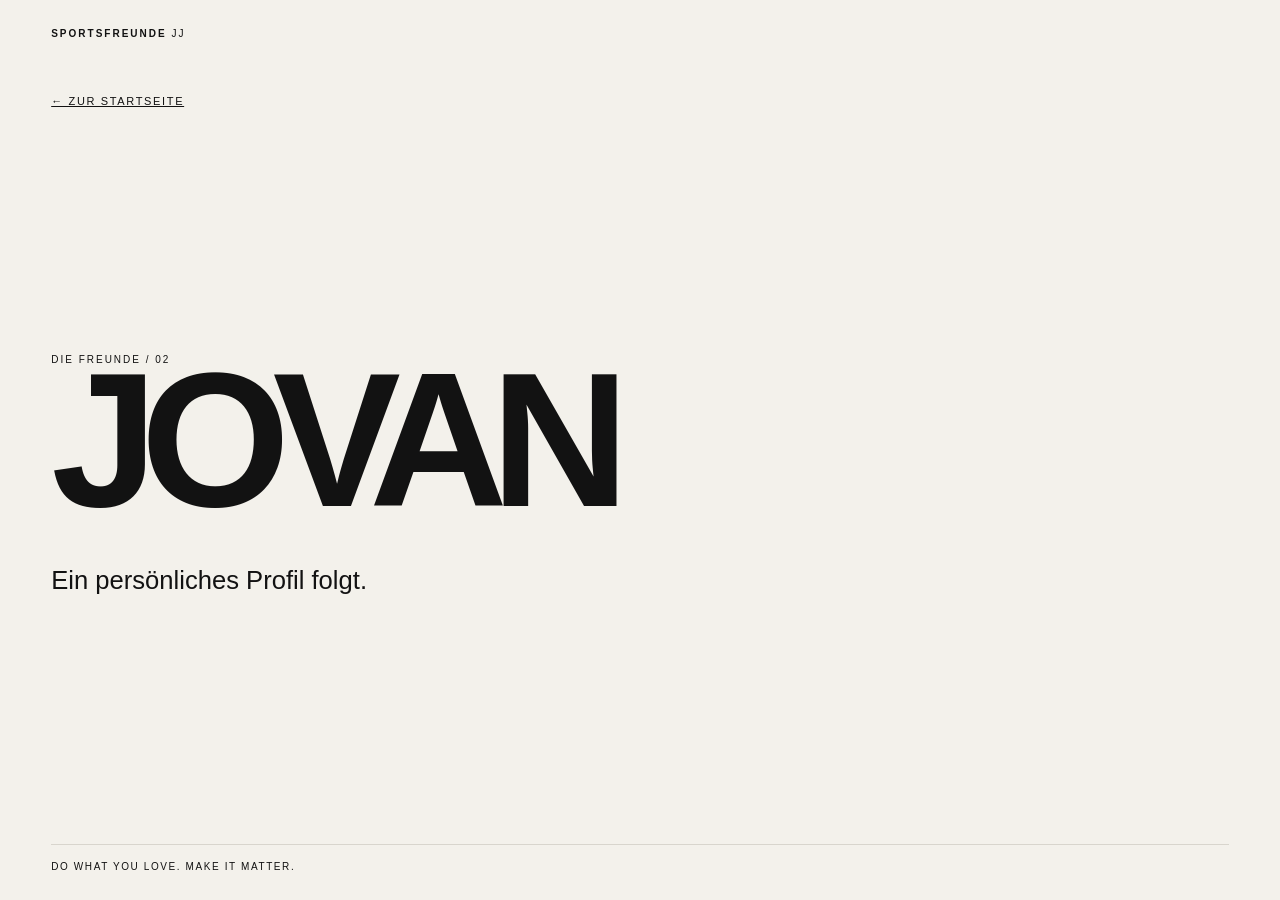
==== jovan.html @ 28972bdd "Jovan-Profilseite vorbereiten Erste öffentliche Profilseite für Jovan hinzugefügt." ====
<!doctype html>
<html lang="de">
<head>
<meta charset="utf-8">
<meta name="viewport" content="width=device-width,initial-scale=1">
<title>Jovan — Sportsfreunde</title>
<meta name="description" content="Jovan von Sportsfreunde.jj.">
<style>:root{--paper:#f3f1eb;--ink:#121212;--line:#d8d5cd}*{box-sizing:border-box}body{margin:0;background:var(--paper);color:var(--ink);font-family:Arial,Helvetica,sans-serif}a{color:inherit}.page{min-height:100svh;padding:28px 4vw;display:flex;flex-direction:column;justify-content:space-between}.brand,.label{font-size:10px;letter-spacing:.2em;text-transform:uppercase}.brand{font-weight:800}.back{display:inline-block;margin-top:56px;font-size:11px;letter-spacing:.15em;text-transform:uppercase}.content{max-width:960px;padding:12vh 0}.content h1{font-size:clamp(78px,15vw,220px);line-height:.78;letter-spacing:-.09em;margin:0}.content p{font-size:clamp(18px,2vw,27px);line-height:1.45;max-width:560px;margin:48px 0 0}.footer{border-top:1px solid var(--line);padding-top:16px;font-size:10px;letter-spacing:.16em;text-transform:uppercase}</style>
</head>
<body><main class="page"><div><div class="brand">SPORTSFREUNDE <span style="font-weight:400">JJ</span></div><a class="back" href="index.html">← Zur Startseite</a></div><section class="content"><div class="label">Die Freunde / 02</div><h1>JOVAN</h1><p>Ein persönliches Profil folgt.</p></section><div class="footer">Do what you love. Make it matter.</div></main></body>
</html>
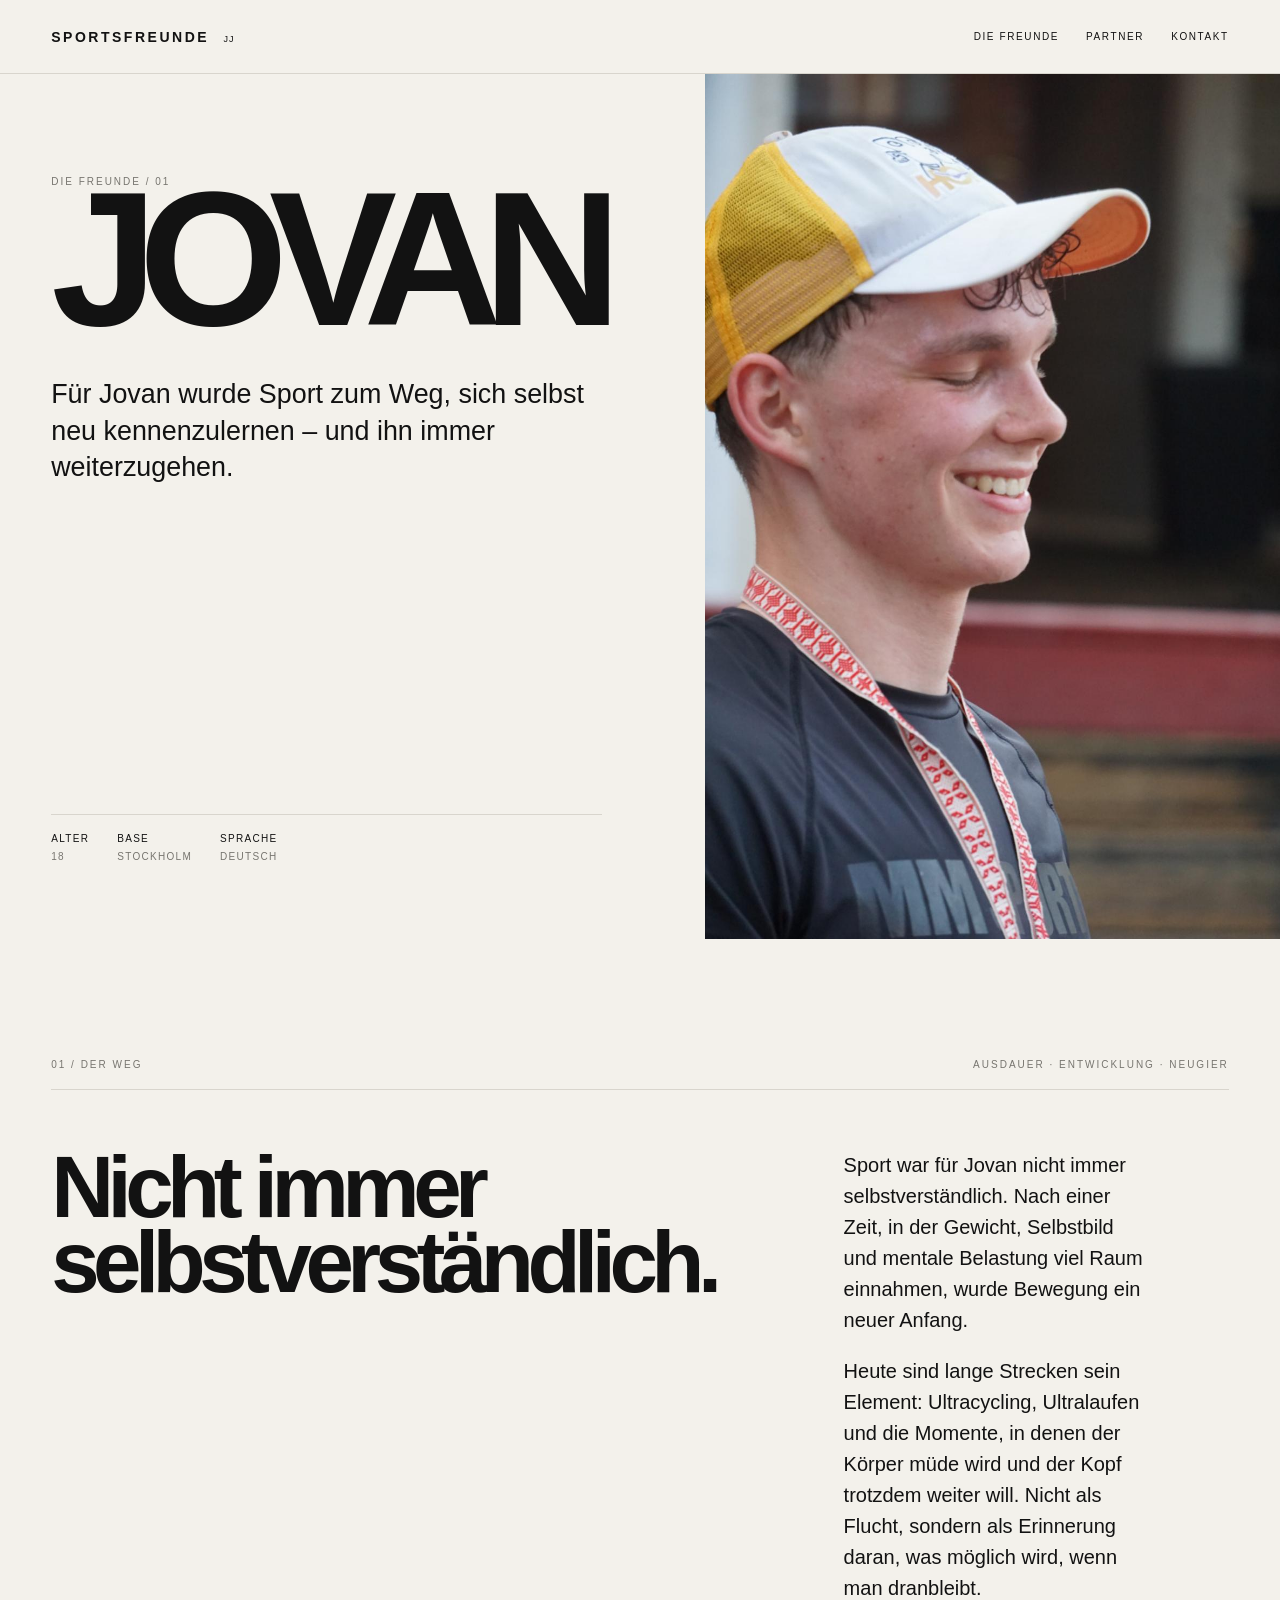
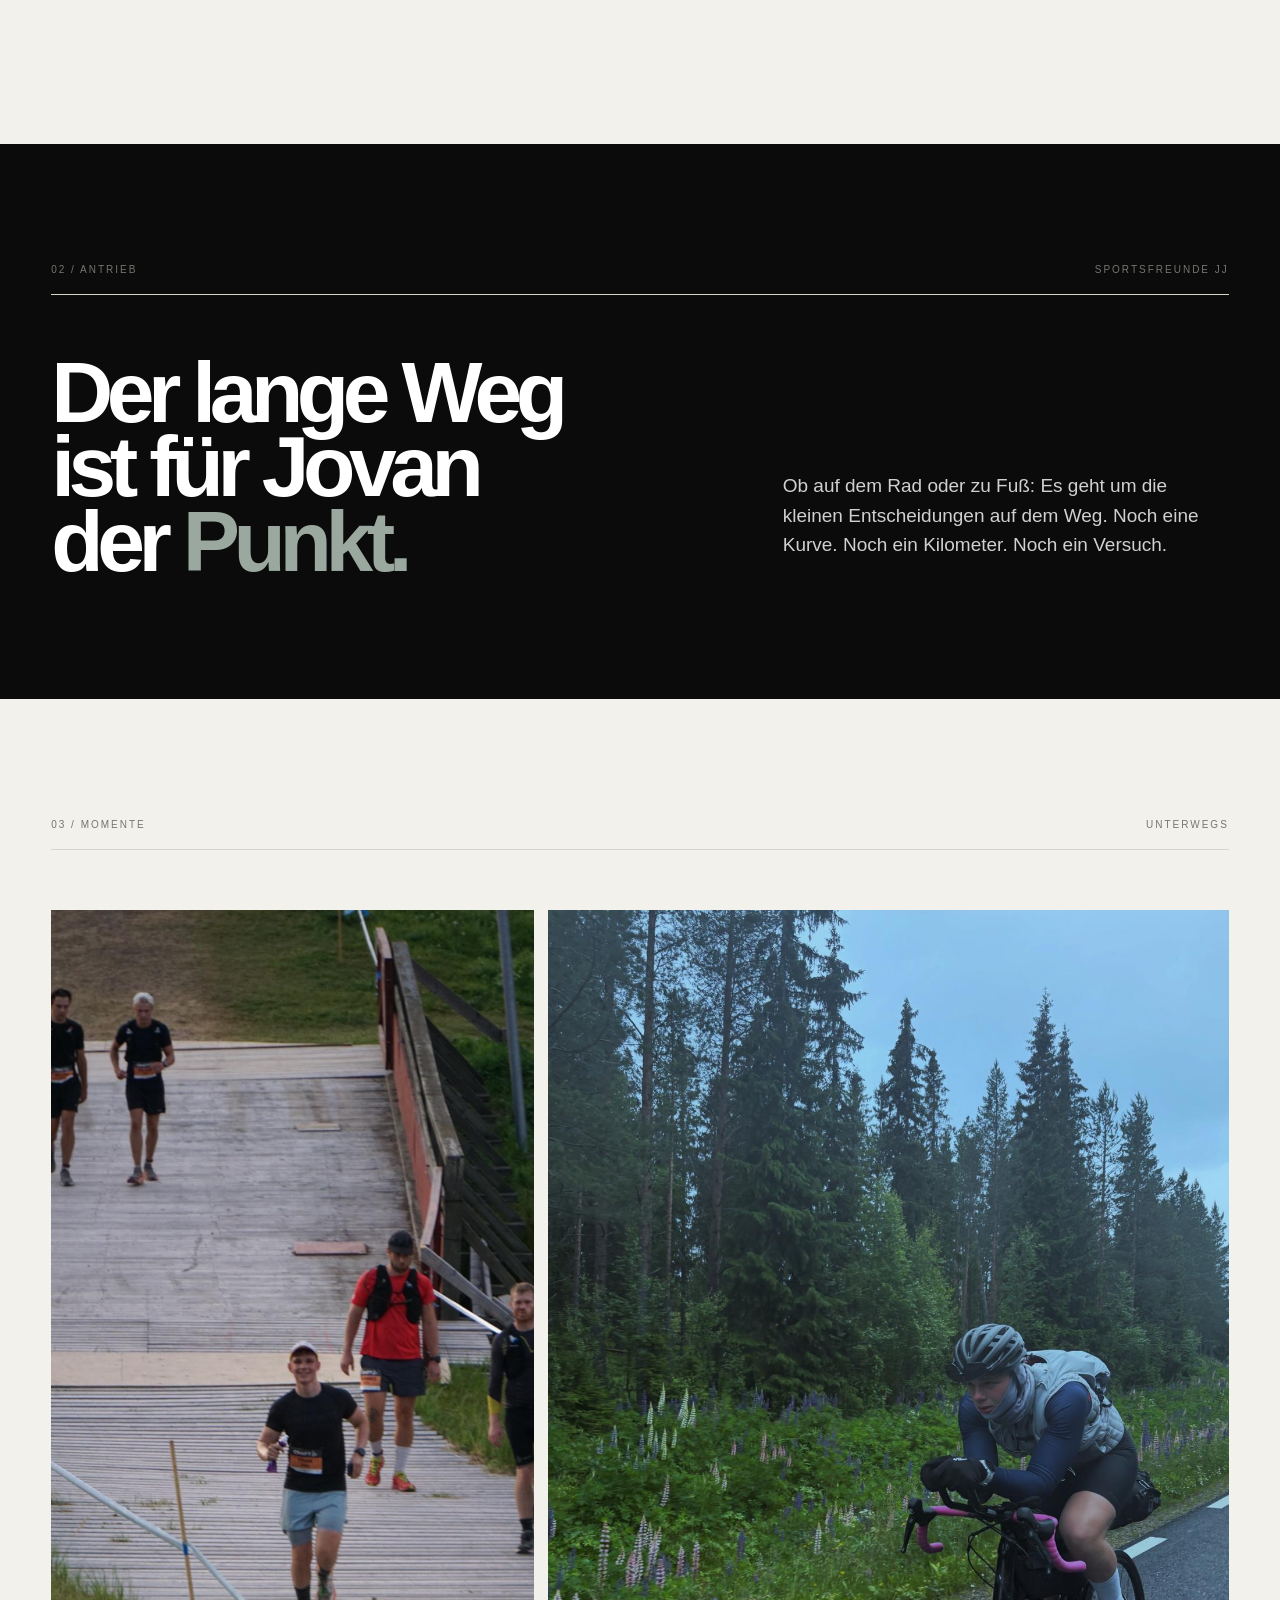
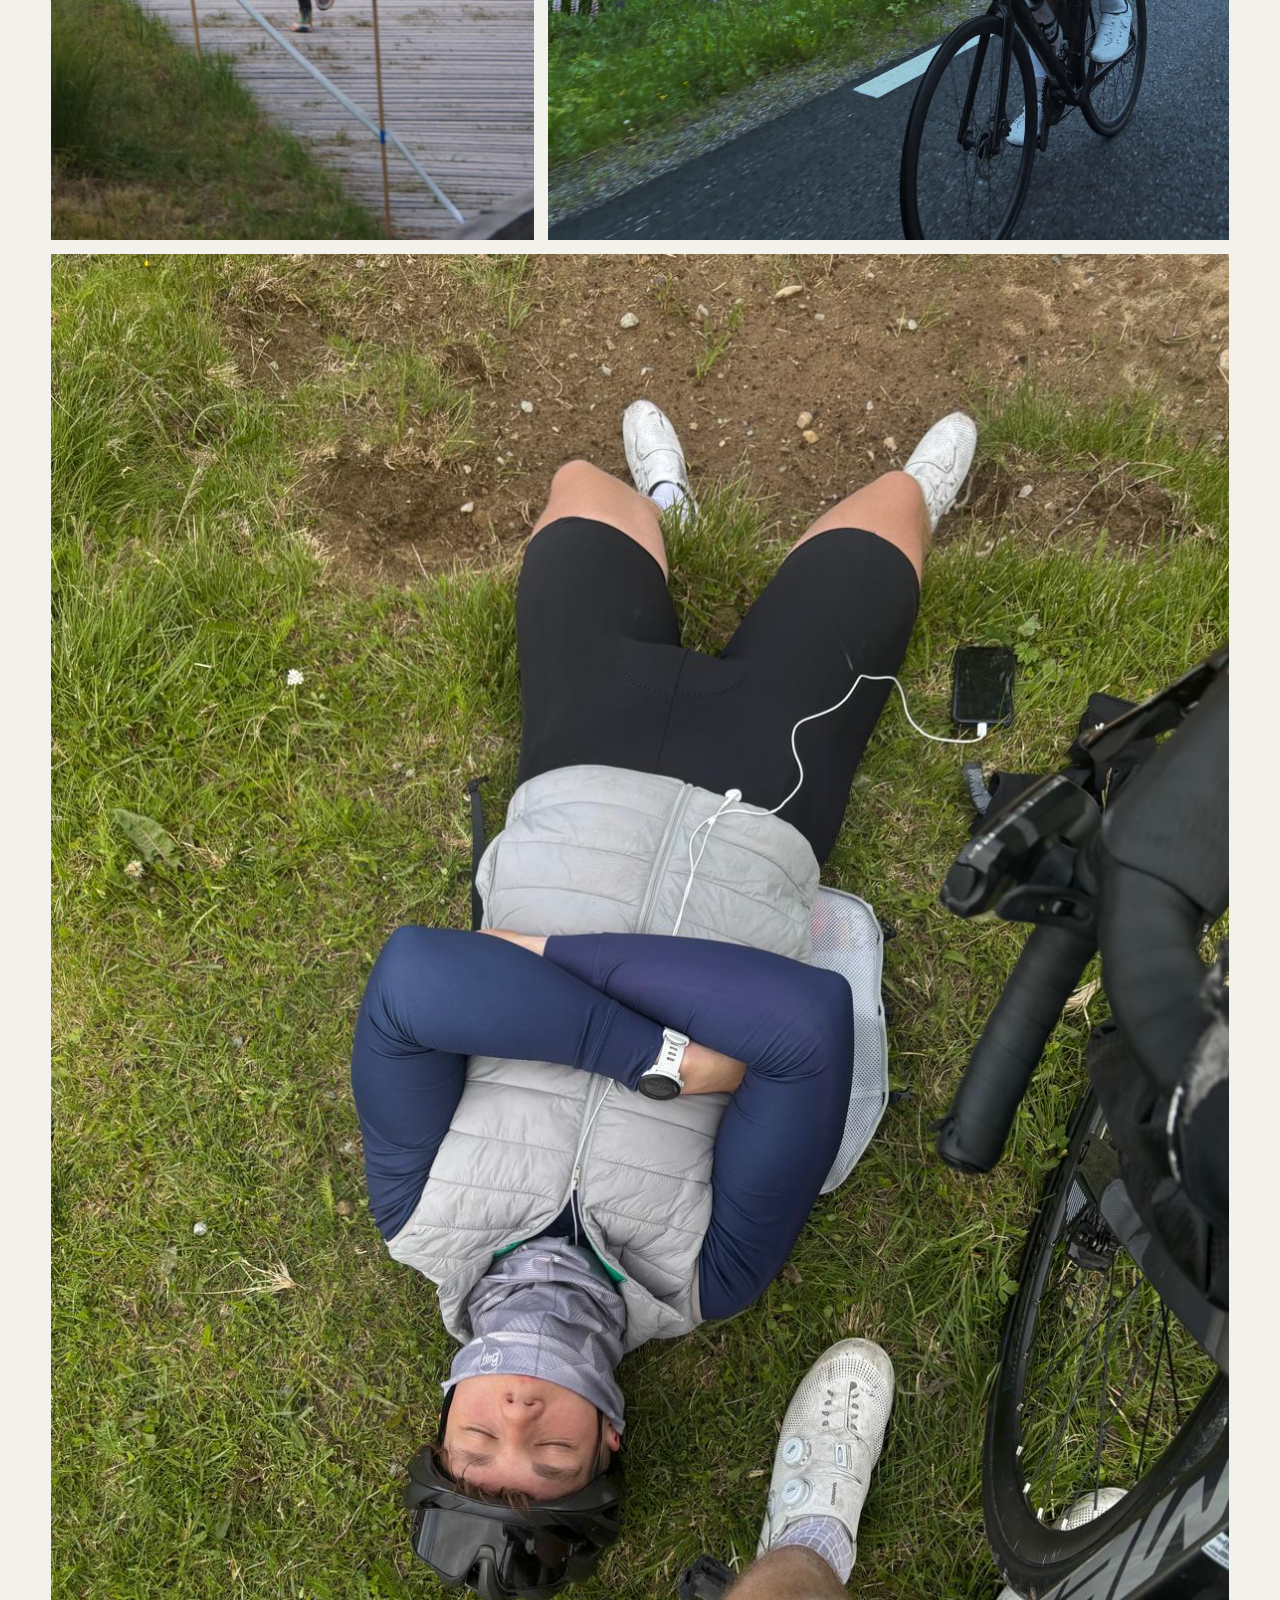
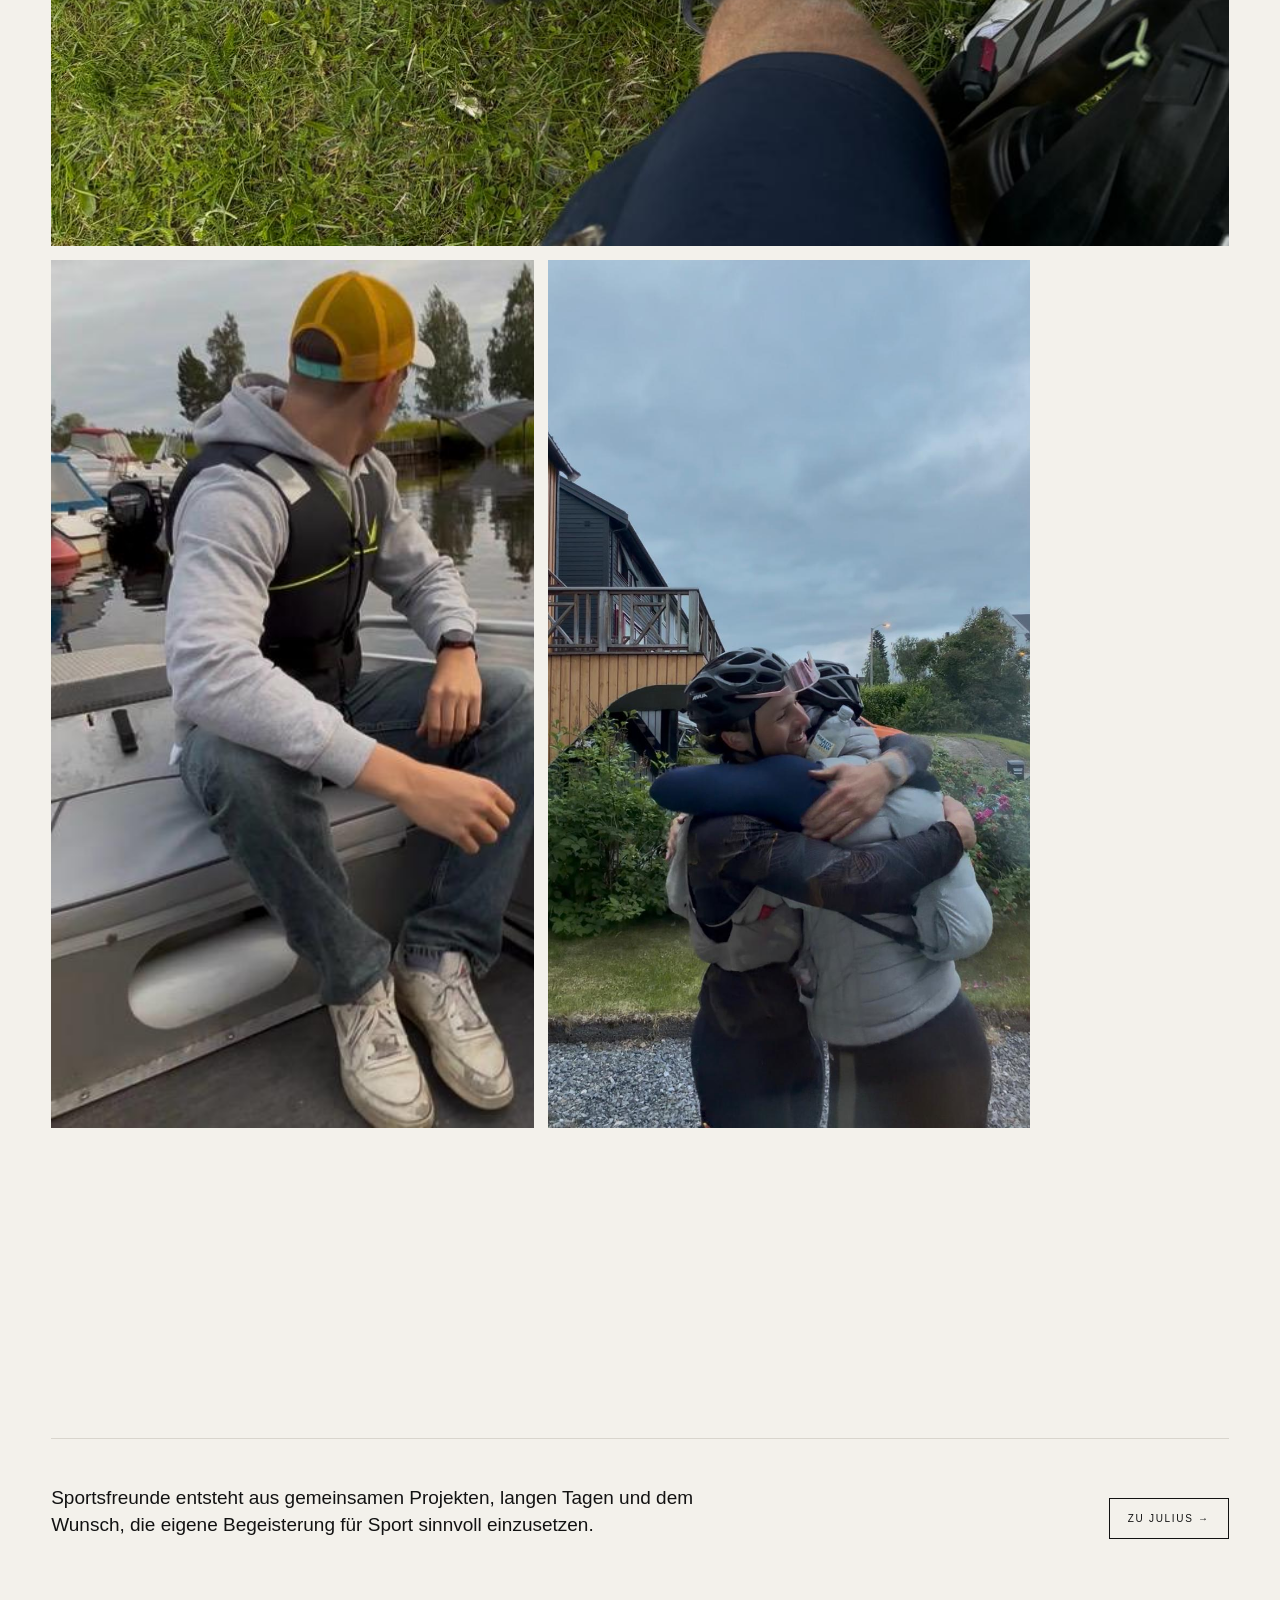
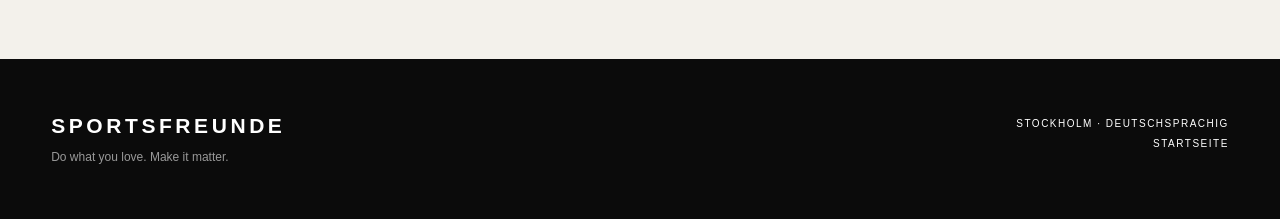
==== commit 97c6e666: "Jovan-Profil mit Fotos und Geschichte ausbauen Persönliche Jovan-Seite mit Originalfotos, Sportweg u" ====
--- a/jovan.html
+++ b/jovan.html
@@ -1,11 +1,19 @@
 <!doctype html>
 <html lang="de">
 <head>
-<meta charset="utf-8">
-<meta name="viewport" content="width=device-width,initial-scale=1">
-<title>Jovan — Sportsfreunde</title>
-<meta name="description" content="Jovan von Sportsfreunde.jj.">
-<style>:root{--paper:#f3f1eb;--ink:#121212;--line:#d8d5cd}*{box-sizing:border-box}body{margin:0;background:var(--paper);color:var(--ink);font-family:Arial,Helvetica,sans-serif}a{color:inherit}.page{min-height:100svh;padding:28px 4vw;display:flex;flex-direction:column;justify-content:space-between}.brand,.label{font-size:10px;letter-spacing:.2em;text-transform:uppercase}.brand{font-weight:800}.back{display:inline-block;margin-top:56px;font-size:11px;letter-spacing:.15em;text-transform:uppercase}.content{max-width:960px;padding:12vh 0}.content h1{font-size:clamp(78px,15vw,220px);line-height:.78;letter-spacing:-.09em;margin:0}.content p{font-size:clamp(18px,2vw,27px);line-height:1.45;max-width:560px;margin:48px 0 0}.footer{border-top:1px solid var(--line);padding-top:16px;font-size:10px;letter-spacing:.16em;text-transform:uppercase}</style>
+<meta charset="utf-8"><meta name="viewport" content="width=device-width,initial-scale=1">
+<title>Jovan — Sportsfreunde</title><meta name="description" content="Jovan von Sportsfreunde.jj: Ausdauer, Entwicklung und die Liebe zum langen Weg.">
+<link rel="stylesheet" href="profile.css">
 </head>
-<body><main class="page"><div><div class="brand">SPORTSFREUNDE <span style="font-weight:400">JJ</span></div><a class="back" href="index.html">← Zur Startseite</a></div><section class="content"><div class="label">Die Freunde / 02</div><h1>JOVAN</h1><p>Ein persönliches Profil folgt.</p></section><div class="footer">Do what you love. Make it matter.</div></main></body>
+<body>
+<nav class="site-nav"><a class="brand" href="index.html">SPORTSFREUNDE <small>JJ</small></a><div class="nav-links"><a href="index.html#people">Die Freunde</a><a href="partners.html">Partner</a><a href="index.html#contact">Kontakt</a></div></nav>
+<main>
+<section class="profile-hero"><div class="hero-copy"><div><div class="kicker">Die Freunde / 01</div><h1 class="hero-name">JOVAN</h1><p class="hero-intro">Für Jovan wurde Sport zum Weg, sich selbst neu kennenzulernen – und ihn immer weiterzugehen.</p></div><div class="profile-meta"><div>Alter<span>18</span></div><div>Base<span>Stockholm</span></div><div>Sprache<span>Deutsch</span></div></div></div><div class="hero-photo"><img src="assets/jovan-portrait.jpeg" alt="Jovan nach einer sportlichen Herausforderung"></div></section>
+<section class="section"><div class="section-head"><div class="section-number">01 / Der Weg</div><div class="section-number">Ausdauer · Entwicklung · Neugier</div></div><div class="story"><h2>Nicht immer<br>selbstverständlich.</h2><div class="story-copy"><p>Sport war für Jovan nicht immer selbstverständlich. Nach einer Zeit, in der Gewicht, Selbstbild und mentale Belastung viel Raum einnahmen, wurde Bewegung ein neuer Anfang.</p><p>Heute sind lange Strecken sein Element: Ultracycling, Ultralaufen und die Momente, in denen der Körper müde wird und der Kopf trotzdem weiter will. Nicht als Flucht, sondern als Erinnerung daran, was möglich wird, wenn man dranbleibt.</p></div></div></section>
+<section class="section statement"><div class="section-head"><div class="section-number">02 / Antrieb</div><div class="section-number">SPORTSFREUNDE JJ</div></div><div class="statement-grid"><h2>Der lange Weg<br>ist für Jovan<br>der <em>Punkt.</em></h2><p class="statement-copy">Ob auf dem Rad oder zu Fuß: Es geht um die kleinen Entscheidungen auf dem Weg. Noch eine Kurve. Noch ein Kilometer. Noch ein Versuch.</p></div></section>
+<section class="section"><div class="section-head"><div class="section-number">03 / Momente</div><div class="section-number">Unterwegs</div></div><div class="gallery"><figure><img src="assets/jovan-ultra.jpeg" alt="Jovan beim Ultralauf" loading="lazy"><figcaption>Unterwegs</figcaption></figure><figure><img src="assets/jovan-cycling.jpeg" alt="Jovan beim Radfahren durch einen Wald" loading="lazy"><figcaption>Norway Bikepacking</figcaption></figure><figure class="wide"><img src="assets/jovan-recovery.jpeg" alt="Jovan bei einer Pause während einer Radtour" loading="lazy"><figcaption>Pause gehört dazu</figcaption></figure><figure><img src="assets/jovan-boat.jpeg" alt="Jovan auf einem Boot" loading="lazy"><figcaption>Dazwischen</figcaption></figure><figure><img src="assets/shared-finish.jpeg" alt="Jovan und Julius nach einer gemeinsamen Herausforderung" loading="lazy"><figcaption>Gemeinsam angekommen</figcaption></figure></div></section>
+<section class="section"><div class="callout"><p>Sportsfreunde entsteht aus gemeinsamen Projekten, langen Tagen und dem Wunsch, die eigene Begeisterung für Sport sinnvoll einzusetzen.</p><a class="button" href="julius.html">Zu Julius →</a></div></section>
+</main>
+<footer class="footer"><div><div class="footer-brand">SPORTSFREUNDE</div><p>Do what you love. Make it matter.</p></div><div class="footer-right">Stockholm · Deutschsprachig<br><a href="index.html">Startseite</a></div></footer>
+</body>
 </html>
--- a/profile.css
+++ b/profile.css
@@ -0,0 +1 @@
+:root{--paper:#f3f1eb;--ink:#121212;--muted:#77756f;--line:#d8d5cd;--black:#0b0b0b;--accent:#9aa89f}*{box-sizing:border-box}html{scroll-behavior:smooth}body{margin:0;background:var(--paper);color:var(--ink);font-family:Arial,Helvetica,sans-serif}a{color:inherit;text-decoration:none}.site-nav{min-height:74px;padding:0 4vw;display:flex;align-items:center;justify-content:space-between;border-bottom:1px solid var(--line)}.brand{font-size:14px;font-weight:800;letter-spacing:.18em}.brand small{font-size:9px;font-weight:400;letter-spacing:.1em;margin-left:8px}.nav-links{display:flex;gap:27px;font-size:10px;letter-spacing:.16em;text-transform:uppercase}.profile-hero{display:grid;grid-template-columns:1fr 1fr;min-height:calc(100svh - 74px)}.hero-copy{padding:8vw 8vw 6vw 4vw;display:flex;flex-direction:column;justify-content:space-between}.kicker,.section-kicker{font-size:10px;letter-spacing:.2em;text-transform:uppercase;color:var(--muted)}.hero-name{font-size:clamp(90px,15vw,220px);line-height:.75;letter-spacing:-.1em;margin:0}.hero-intro{font-size:clamp(20px,2.1vw,31px);line-height:1.35;max-width:600px;margin:45px 0 0}.profile-meta{display:flex;gap:28px;border-top:1px solid var(--line);padding-top:18px;margin-top:55px}.profile-meta div{font-size:10px;letter-spacing:.13em;text-transform:uppercase}.profile-meta span{display:block;color:var(--muted);margin-top:7px}.hero-photo{min-height:590px;overflow:hidden;background:#d8d5cd}.hero-photo img{width:100%;height:100%;object-fit:cover;object-position:center}.section{padding:120px 4vw}.section-head{display:flex;justify-content:space-between;gap:40px;border-bottom:1px solid var(--line);padding-bottom:19px;margin-bottom:60px}.section-number{font-size:10px;letter-spacing:.2em;text-transform:uppercase;color:var(--muted)}.story{display:grid;grid-template-columns:1.2fr .8fr;gap:10vw}.story h2,.partner-statement{font-size:clamp(44px,6.8vw,106px);line-height:.86;letter-spacing:-.075em;margin:0}.story-copy{font-size:20px;line-height:1.55;max-width:630px}.story-copy p:first-child{margin-top:0}.statement{background:var(--black);color:#fff}.statement-grid{display:grid;grid-template-columns:1.15fr .85fr;gap:10vw}.statement h2{font-size:clamp(47px,6.7vw,104px);line-height:.87;letter-spacing:-.075em;margin:0}.statement h2 em{font-style:normal;color:var(--accent)}.statement-copy{font-size:19px;line-height:1.55;color:#d0d0d0;align-self:end}.gallery{display:grid;grid-template-columns:repeat(12,1fr);gap:14px}.gallery figure{margin:0;overflow:hidden;background:#ddd;min-height:360px;grid-column:span 5}.gallery figure:nth-child(2){grid-column:span 7}.gallery figure:nth-child(3){grid-column:span 7}.gallery figure:nth-child(4){grid-column:span 5}.gallery figure.wide{grid-column:1/-1;min-height:560px}.gallery img{width:100%;height:100%;object-fit:cover;display:block;transition:transform .5s ease}.gallery figure:hover img{transform:scale(1.025)}.gallery figcaption{font-size:10px;letter-spacing:.15em;text-transform:uppercase;color:var(--muted);padding-top:11px}.callout{padding:45px 0 0;border-top:1px solid var(--line);margin-top:70px;display:flex;justify-content:space-between;gap:35px;align-items:end}.callout p{font-size:19px;line-height:1.45;max-width:670px;margin:0}.button{display:inline-block;border:1px solid currentColor;padding:14px 18px;font-size:10px;letter-spacing:.17em;text-transform:uppercase;white-space:nowrap}.partners-hero{min-height:76svh;position:relative;color:#fff;overflow:hidden;background:#111}.partners-hero:after{content:"";position:absolute;inset:0;background:linear-gradient(90deg,rgba(0,0,0,.7),rgba(0,0,0,.08) 72%),linear-gradient(0deg,rgba(0,0,0,.55),transparent 50%)}.partners-hero img{width:100%;height:100%;object-fit:cover;position:absolute;inset:0}.partners-content{position:absolute;z-index:1;inset:0;padding:8vw 4vw 5vw;display:flex;flex-direction:column;justify-content:space-between}.partners-content h1{font-size:clamp(70px,12vw,185px);line-height:.77;letter-spacing:-.09em;margin:0;max-width:1000px}.partner-grid{display:grid;grid-template-columns:repeat(3,1fr);border-top:1px solid var(--line)}.partner-item{padding:27px 25px 27px 0;min-height:220px}.partner-item+.partner-item{border-left:1px solid var(--line);padding-left:25px}.partner-item strong{display:block;font-size:11px;letter-spacing:.17em;text-transform:uppercase;margin-bottom:18px}.partner-item p{margin:0;font-size:17px;line-height:1.45}.partner-photo{min-height:600px}.partner-photo img{width:100%;height:100%;object-fit:cover;display:block}.footer{background:var(--black);color:#fff;padding:55px 4vw;display:flex;justify-content:space-between;gap:30px}.footer-brand{font-size:21px;font-weight:800;letter-spacing:.17em}.footer p{margin:12px 0 0;color:#999;font-size:12px}.footer-right{text-align:right;font-size:10px;letter-spacing:.15em;text-transform:uppercase;line-height:2}@media(max-width:800px){.site-nav{padding:0 6vw}.nav-links{display:none}.profile-hero,.story,.statement-grid{grid-template-columns:1fr}.hero-copy{padding:64px 6vw 55px}.hero-photo{min-height:520px}.section{padding:82px 6vw}.section-head{margin-bottom:40px}.story-copy{font-size:18px;margin-top:42px}.profile-meta{gap:18px}.gallery{grid-template-columns:1fr;gap:24px}.gallery figure,.gallery figure:nth-child(2),.gallery figure:nth-child(3),.gallery figure:nth-child(4),.gallery figure.wide{grid-column:auto;min-height:420px}.gallery figcaption{padding-bottom:4px}.statement-copy{margin-top:42px;font-size:18px}.callout{display:block;margin-top:45px}.callout .button{margin-top:26px}.partners-content{padding:64px 6vw 45px}.partner-grid{grid-template-columns:1fr}.partner-item+.partner-item{border-left:0;border-top:1px solid var(--line);padding-left:0}.partner-photo{min-height:440px}.footer{padding:45px 6vw;display:block}.footer-right{text-align:left;margin-top:28px}}
